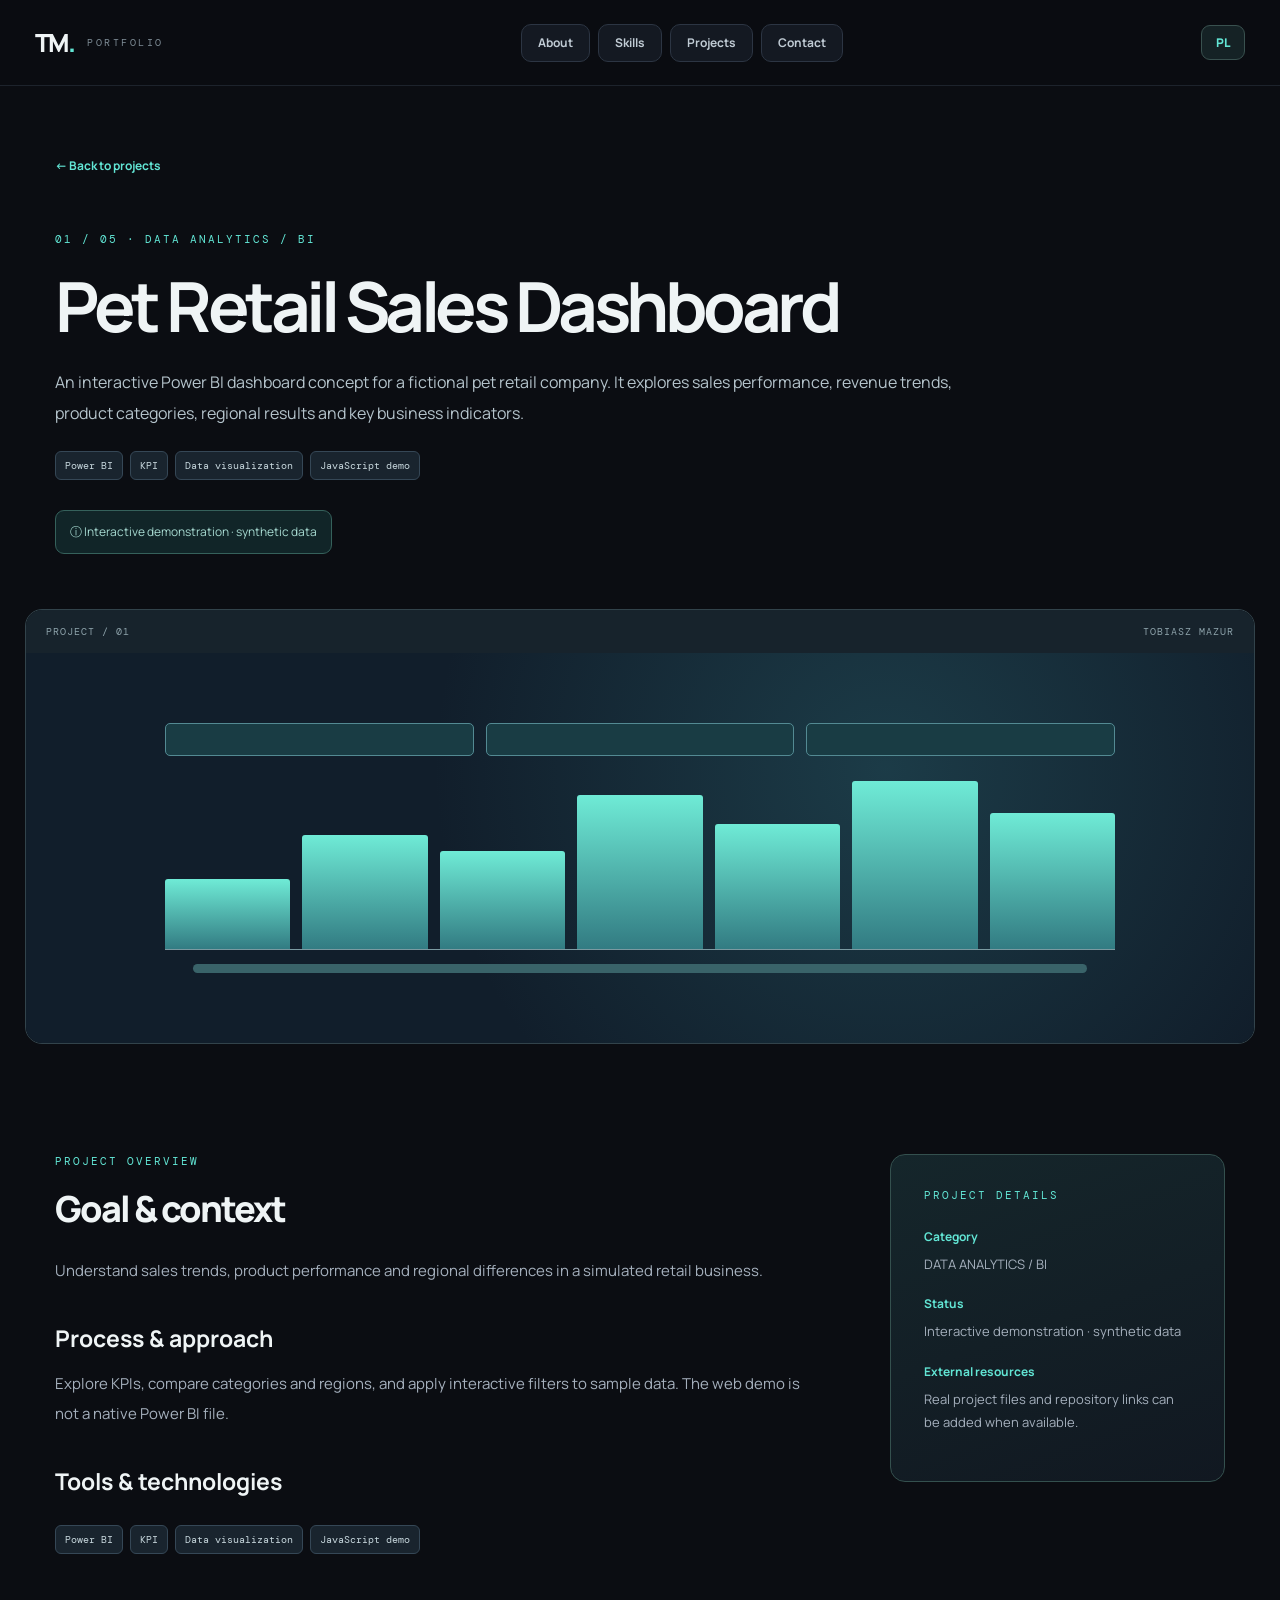
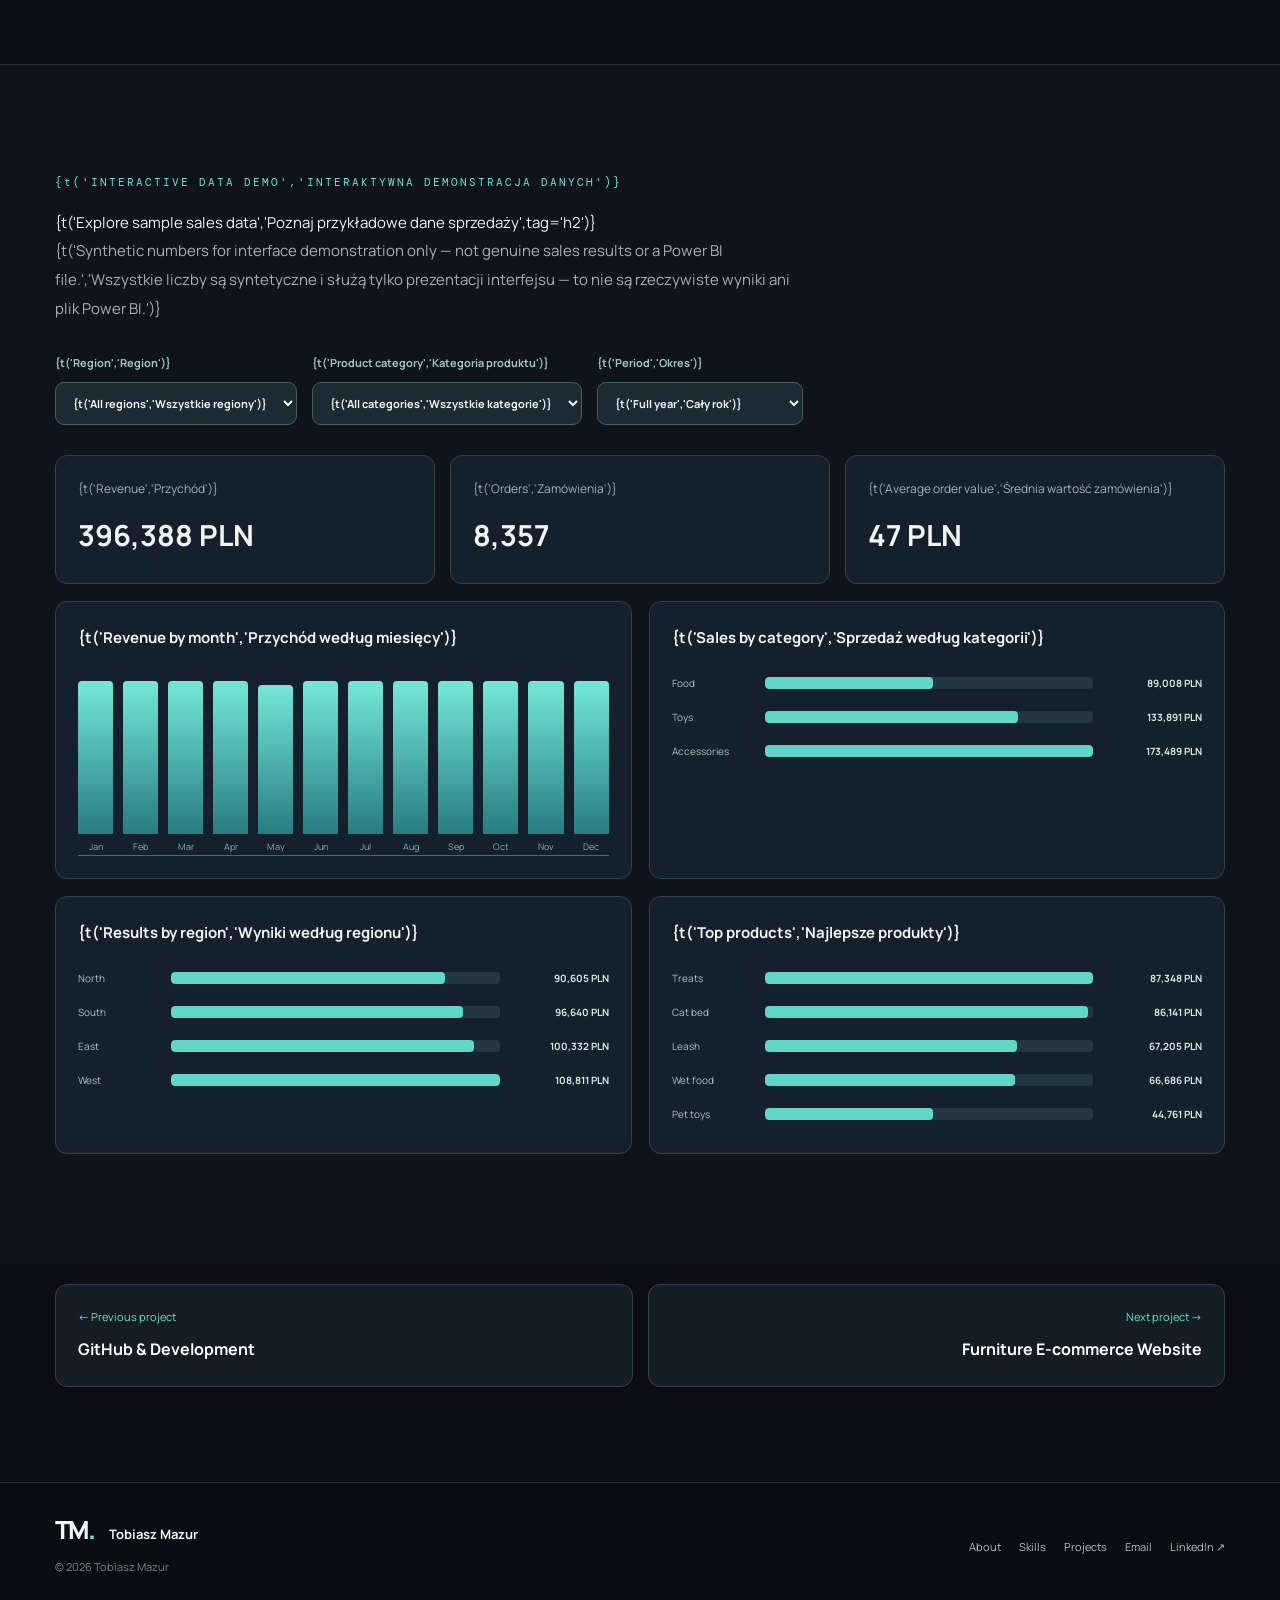
==== projekty/dashboard.html @ ce79bbdc "Add portfolio project pages and interactive demos Add shared site styling and bilingual navigation, " ====
<!doctype html><html lang="en"><head><meta charset="utf-8"><meta name="viewport" content="width=device-width,initial-scale=1"><meta name="theme-color" content="#0b0d12"><meta name="description" content="Tobiasz Mazur — graduate in Computer Science and Econometrics, Data Analytics specialization. Portfolio in data analytics, Business Intelligence and IT."><title>Pet Retail Sales Dashboard | Tobiasz Mazur</title><link rel="icon" href="../assets/favicon.svg" type="image/svg+xml"><link rel="stylesheet" href="../assets/style.css"></head><body><header class="header"><div class="header-inner"><a class="brand" href="../index.html#top" aria-label="Tobiasz Mazur homepage"><span class="brand-icon">TM<span class="dot">.</span></span><span class="brand-sub">PORTFOLIO</span></a><nav id="navigation" class="nav" aria-label="Main navigation"><a class="nav-tile" href="../index.html#about"><span  data-en="About" data-pl="O mnie">About</span></a><a class="nav-tile" href="../index.html#skills"><span  data-en="Skills" data-pl="Umiejętności">Skills</span></a><a class="nav-tile" href="../index.html#projects"><span  data-en="Projects" data-pl="Projekty">Projects</span></a><a class="nav-tile" href="../index.html#contact"><span  data-en="Contact" data-pl="Kontakt">Contact</span></a></nav><div class="header-actions"><button class="lang" id="langButton" type="button" aria-label="Switch language">PL</button><button class="menu-toggle" id="menuButton" aria-controls="navigation" aria-expanded="false" aria-label="Toggle navigation">☰</button></div></div></header><main><section class="detail-hero wrap"><a class="back" href="../index.html#projects">← <span  data-en="Back to projects" data-pl="Powrót do projektów">Back to projects</span></a><span class="eyebrow">01 / 05 · <span  data-en="DATA ANALYTICS / BI" data-pl="ANALITYKA DANYCH / BI">DATA ANALYTICS / BI</span></span><h1  data-en="Pet Retail Sales Dashboard" data-pl="Dashboard sprzedażowy — branża zoologiczna">Pet Retail Sales Dashboard</h1><p class="detail-lead" data-en="An interactive Power BI dashboard concept for a fictional pet retail company. It explores sales performance, revenue trends, product categories, regional results and key business indicators." data-pl="Interaktywny dashboard Power BI dla fikcyjnej firmy z branży zoologicznej. Projekt przedstawia wyniki sprzedaży, trendy przychodów, kategorie produktów, rezultaty regionalne i kluczowe wskaźniki biznesowe.">An interactive Power BI dashboard concept for a fictional pet retail company. It explores sales performance, revenue trends, product categories, regional results and key business indicators.</p><div class="tags"><span>Power BI</span><span>KPI</span><span>Data visualization</span><span>JavaScript demo</span></div><div class="notice">ⓘ <span  data-en="Interactive demonstration · synthetic data" data-pl="Interaktywna demonstracja · dane syntetyczne">Interactive demonstration · synthetic data</span></div></section><section class="detail-showcase wrap"><div class="detail-showcase-top"><span>PROJECT / 01</span><span>TOBIASZ MAZUR</span></div><div class="visual visual-dashboard"><div class="visual-kpis"><i></i><i></i><i></i></div><div class="visual-chart"><i></i><i></i><i></i><i></i><i></i><i></i><i></i></div><div class="visual-base"></div></div></section><section class="section detail-body"><div class="wrap detail-layout"><div class="detail-copy"><span class="eyebrow"><span  data-en="PROJECT OVERVIEW" data-pl="O PROJEKCIE">PROJECT OVERVIEW</span></span><h2  data-en="Goal &amp; context" data-pl="Cel i kontekst">Goal &amp; context</h2><p  data-en="Understand sales trends, product performance and regional differences in a simulated retail business." data-pl="Poznanie trendów sprzedaży, wyników produktów i różnic regionalnych w symulowanej firmie handlowej.">Understand sales trends, product performance and regional differences in a simulated retail business.</p><h3><span  data-en="Process &amp; approach" data-pl="Proces i podejście">Process &amp; approach</span></h3><p  data-en="Explore KPIs, compare categories and regions, and apply interactive filters to sample data. The web demo is not a native Power BI file." data-pl="Analiza wskaźników KPI, porównywanie kategorii i regionów oraz filtrowanie danych demonstracyjnych. Wersja internetowa nie jest natywnym plikiem Power BI.">Explore KPIs, compare categories and regions, and apply interactive filters to sample data. The web demo is not a native Power BI file.</p><h3><span  data-en="Tools &amp; technologies" data-pl="Narzędzia i technologie">Tools &amp; technologies</span></h3><div class="tags"><span>Power BI</span><span>KPI</span><span>Data visualization</span><span>JavaScript demo</span></div></div><aside class="detail-aside"><span class="eyebrow"><span  data-en="PROJECT DETAILS" data-pl="SZCZEGÓŁY PROJEKTU">PROJECT DETAILS</span></span><strong><span  data-en="Category" data-pl="Kategoria">Category</span></strong><p><span  data-en="DATA ANALYTICS / BI" data-pl="ANALITYKA DANYCH / BI">DATA ANALYTICS / BI</span></p><strong><span  data-en="Status" data-pl="Status">Status</span></strong><p><span  data-en="Interactive demonstration · synthetic data" data-pl="Interaktywna demonstracja · dane syntetyczne">Interactive demonstration · synthetic data</span></p><strong><span  data-en="External resources" data-pl="Materiały zewnętrzne">External resources</span></strong><p><span  data-en="Real project files and repository links can be added when available." data-pl="Rzeczywiste pliki projektowe i linki do repozytoriów można dodać po ich udostępnieniu.">Real project files and repository links can be added when available.</span></p></aside></div></section><section class="section alt"><div class="wrap"><span class="eyebrow">{t('INTERACTIVE DATA DEMO','INTERAKTYWNA DEMONSTRACJA DANYCH')}</span>{t('Explore sample sales data','Poznaj przykładowe dane sprzedaży',tag='h2')}<p class="section-lead">{t('Synthetic numbers for interface demonstration only — not genuine sales results or a Power BI file.','Wszystkie liczby są syntetyczne i służą tylko prezentacji interfejsu — to nie są rzeczywiste wyniki ani plik Power BI.')}</p><div class="filters"><label>{t('Region','Region')}<select id="regionFilter"><option value="all">{t('All regions','Wszystkie regiony')}</option><option value="North">North</option><option value="South">South</option><option value="East">East</option><option value="West">West</option></select></label><label>{t('Product category','Kategoria produktu')}<select id="categoryFilter"><option value="all">{t('All categories','Wszystkie kategorie')}</option><option value="Food">Food</option><option value="Toys">Toys</option><option value="Accessories">Accessories</option></select></label><label>{t('Period','Okres')}<select id="periodFilter"><option value="all">{t('Full year','Cały rok')}</option><option value="H1">{t('First half','I półrocze')}</option><option value="H2">{t('Second half','II półrocze')}</option></select></label></div><div class="kpi-grid"><div class="kpi"><span>{t('Revenue','Przychód')}</span><strong id="kpiRevenue">—</strong></div><div class="kpi"><span>{t('Orders','Zamówienia')}</span><strong id="kpiOrders">—</strong></div><div class="kpi"><span>{t('Average order value','Średnia wartość zamówienia')}</span><strong id="kpiAov">—</strong></div></div><div class="dashboard-grid"><div class="chart-card"><h3>{t('Revenue by month','Przychód według miesięcy')}</h3><div id="monthlyBars" class="bar-chart"></div></div><div class="chart-card"><h3>{t('Sales by category','Sprzedaż według kategorii')}</h3><div id="categoryBars" class="horizontal-chart"></div></div><div class="chart-card"><h3>{t('Results by region','Wyniki według regionu')}</h3><div id="regionBars" class="horizontal-chart"></div></div><div class="chart-card"><h3>{t('Top products','Najlepsze produkty')}</h3><div id="productBars" class="horizontal-chart"></div></div></div></div></section><div class="wrap next-projects"><a href="github.html">← <span  data-en="Previous project" data-pl="Poprzedni projekt">Previous project</span><strong><span  data-en="GitHub &amp; Development" data-pl="GitHub i projekty programistyczne">GitHub &amp; Development</span></strong></a><a href="furniture.html"><span  data-en="Next project" data-pl="Następny projekt">Next project</span> →<strong><span  data-en="Furniture E-commerce Website" data-pl="Strona sklepu internetowego z meblami">Furniture E-commerce Website</span></strong></a></div></main><footer class="footer"><div class="wrap footer-inner"><div><span class="brand-icon">TM<span class="dot">.</span></span><strong>Tobiasz Mazur</strong><p>© <span id="year"></span> Tobiasz Mazur</p></div><div class="footer-links"><a href="../index.html#about"><span  data-en="About" data-pl="O mnie">About</span></a><a href="../index.html#skills"><span  data-en="Skills" data-pl="Umiejętności">Skills</span></a><a href="../index.html#projects"><span  data-en="Projects" data-pl="Projekty">Projects</span></a><a href="mailto:tobiasz8999@gmail.com">Email</a><a href="https://www.linkedin.com/in/tobiaszm/" target="_blank" rel="noopener noreferrer">LinkedIn ↗</a></div></div></footer><script src="../assets/app.js" defer></script><script src="../assets/demos.js" defer></script></body></html>
---- assets/style.css ----
@import url('https://fonts.googleapis.com/css2?family=DM+Mono:wght@400;500&family=Manrope:wght@400;500;600;700;800&display=swap');
:root{--bg:#0b0d12;--panel:#121620;--panel2:#171e29;--line:#29313d;--ink:#eff4f5;--muted:#a5b0bd;--a:#62e6d5;--dark:#0d1e23}*{box-sizing:border-box}html{scroll-behavior:smooth;scroll-padding-top:95px}body{margin:0;background:var(--bg);color:var(--ink);font:15px/1.8 Manrope,Arial,sans-serif}button,select{font:inherit}a{color:inherit;text-decoration:none}button{cursor:pointer}a:focus-visible,button:focus-visible,select:focus-visible{outline:2px solid var(--a);outline-offset:4px}::selection{background:var(--a);color:var(--bg)}.wrap{max-width:1230px;margin:auto;padding:0 30px}.dot{color:var(--a)}.header{position:sticky;top:0;z-index:80;border-bottom:1px solid #29303ba6;background:#0b0d12ed;backdrop-filter:blur(20px)}.header-inner{max-width:1450px;margin:auto;min-height:85px;padding:14px 35px;display:flex;align-items:center;justify-content:space-between;gap:25px}.brand{display:flex;align-items:center;gap:13px}.brand-icon{font-size:25px;font-weight:800;letter-spacing:-2px;line-height:1}.brand-sub{color:#7e8c96;font:10px 'DM Mono',monospace;letter-spacing:2.5px}.nav{display:flex;gap:8px}.nav-tile{display:flex;min-height:38px;align-items:center;padding:7px 16px;border:1px solid #2c3543;border-radius:10px;background:#141922;color:#c0cbd4;font-size:12px;font-weight:700;transition:.2s}.nav-tile:hover,.nav-tile.active{border-color:#45897f;background:#1a3033;color:var(--a);transform:translateY(-2px)}.header-actions{display:flex;gap:10px}.lang,.menu-toggle{border:1px solid #39514f;color:var(--a);background:#152225;padding:6px 14px;border-radius:9px;font-size:12px;font-weight:800}.menu-toggle{display:none}.hero{min-height:calc(100svh - 85px);position:relative;overflow:hidden;isolation:isolate;background:radial-gradient(ellipse at 75% 46%,#16303655,transparent 47%),var(--bg)}.hero-grid{position:absolute;inset:0;background-image:linear-gradient(#ffffff05 1px,transparent 1px),linear-gradient(90deg,#ffffff05 1px,transparent 1px);background-size:60px 60px;mask-image:linear-gradient(90deg,transparent,#000 45%,#000);pointer-events:none}.hero-inner{min-height:650px;display:grid;grid-template-columns:minmax(0,1.4fr) minmax(260px,.7fr);align-items:center;position:relative;gap:40px}.hero-content{padding:78px 0 65px;position:relative;z-index:2}.status{display:inline-flex;padding:9px 15px;border:1px solid #32635c;border-radius:30px;background:#132628;font:11px 'DM Mono',monospace;color:var(--a);letter-spacing:2px;margin-bottom:25px}.status:before{content:'';background:var(--a);width:7px;height:7px;border-radius:50%;display:inline-block;margin:6px 10px 0 0;box-shadow:0 0 12px var(--a)}h1,h2,h3,p{margin-top:0}.hero h1{font-size:clamp(56px,7.6vw,108px);line-height:1.05;letter-spacing:-.085em;margin-bottom:24px;font-weight:800}.hero h1 em{font-style:normal;color:var(--ink)}.role-line{font-size:clamp(11px,1.4vw,16px);font-weight:700;letter-spacing:.4px;color:#c8d4dc}.role-line span{color:var(--a);padding:0 6px}.hero-description{color:var(--muted);max-width:665px;font-size:15px;line-height:2;margin:24px 0 30px}.actions{display:flex;gap:12px;flex-wrap:wrap}.btn{border-radius:10px;display:inline-flex;align-items:center;justify-content:center;gap:15px;font-size:13px;font-weight:800;padding:12px 19px;min-height:47px;border:1px solid transparent;transition:.2s}.btn:hover{transform:translateY(-3px)}.btn-primary{background:var(--a);color:#0d2225}.btn-primary:hover{background:#98f4e7}.btn-ghost{background:#171d25;color:var(--ink);border-color:#34404b}.btn-ghost:hover{border-color:var(--a)}.hero-side{height:350px;position:relative;display:grid;place-items:center}.orb{position:absolute;border:1px solid #456e6b80;border-radius:50%;aspect-ratio:1}.orb-one{width:min(100%,340px);box-shadow:0 0 100px #3ce3d511,inset 0 0 80px #5bb9b509;animation:orbit 22s linear infinite}.orb-two{width:230px;border-style:dashed;animation:orbit 35s linear infinite reverse}.orb-center{font-size:82px;font-weight:800;color:#70e9d9;letter-spacing:-12px;text-shadow:0 0 45px #66daca48}.orbit-label{position:absolute;font:10px 'DM Mono',monospace;letter-spacing:1px;color:var(--a);background:#132128;padding:8px;border:1px solid #2c5d55;border-radius:6px}.orbit-label.a{top:16px;right:0}.orbit-label.b{bottom:30px;left:0}.hero-bottom{display:flex;justify-content:space-between;color:#657586;font:10px 'DM Mono',monospace;letter-spacing:2px;padding-bottom:25px}.section{padding:110px 0;border-top:1px solid #26303c}.section.alt{background:#0f131b}.section-head{margin-bottom:47px;max-width:850px}.eyebrow{display:block;font:11px 'DM Mono',monospace;letter-spacing:2px;color:var(--a);margin-bottom:20px}.section h2,.contact h2{font-size:clamp(35px,5vw,63px);line-height:1.19;letter-spacing:-.055em;font-weight:800;margin:0 0 25px}.section h2 em,.contact h2 em{font-style:normal;color:var(--a)}.section-lead{font-size:15px;color:var(--muted);max-width:740px;line-height:1.95}.about-layout{display:grid;grid-template-columns:1.5fr .8fr;gap:75px}.about-copy p{font-size:15px;color:#bdc9d2;line-height:2.15;margin-bottom:25px}.about-aside,.detail-aside{padding:33px;border-radius:15px;background:linear-gradient(160deg,#15262b,#111821);border:1px solid #34504e;align-self:start}.aside-label{font:10px 'DM Mono',monospace;color:var(--a);letter-spacing:2px;margin-bottom:15px}.about-aside h3{font-size:22px;line-height:1.4;margin-bottom:12px}.about-aside p,.detail-aside p{color:var(--muted);font-size:13px}.year-stamp{display:block;font-size:38px;font-weight:800;color:var(--a);margin-top:18px}.aside-divider{height:1px;background:#3c4c56;margin:22px 0}.skill-grid{display:grid;grid-template-columns:repeat(3,minmax(0,1fr));gap:16px}.skill-card{padding:28px;background:#141b25;border:1px solid #2a3543;border-radius:15px;min-height:335px;transition:.2s}.skill-card:hover{border-color:#467e76;transform:translateY(-4px);background:#18222b}.skill-num{display:block;color:var(--a);font:11px 'DM Mono',monospace;margin-bottom:25px}.skill-card h3{font-size:19px;letter-spacing:-.5px;line-height:1.45}.skill-card p{color:var(--muted);font-size:12px;line-height:1.85}.tags{display:flex;gap:7px;flex-wrap:wrap;margin-top:22px}.tags>span{display:inline-flex;border:1px solid #354756;color:#c8d8de;background:#19242e;font:10px 'DM Mono',monospace;padding:6px 9px;border-radius:6px;line-height:1.5}.learning{display:flex;justify-content:space-between;gap:35px;margin-top:25px;padding:29px;border:1px solid #325c57;background:#122325;border-radius:15px}.learning h3{font-size:22px;margin:0 0 5px}.learning p{color:var(--muted);font-size:13px;max-width:590px;margin:0}.learning-tags{display:flex;flex-wrap:wrap;align-content:center;justify-content:end;gap:10px;max-width:370px}.learning-tags>span{color:var(--a);font-size:12px;font-weight:700;border-radius:8px;padding:8px 13px;background:#1b3638;border:1px solid #3f746b}.subsection-heading{margin-bottom:17px}.pill-heading{color:#a7bfc3;font:10px 'DM Mono',monospace;letter-spacing:1px}.project-grid{display:grid;grid-template-columns:repeat(2,minmax(0,1fr));gap:20px}.project-card{border-radius:17px;overflow:hidden;border:1px solid #2d3947;background:#141a24;display:flex;flex-direction:column;transition:.25s}.project-card:hover{border-color:#5cb4a8;box-shadow:0 20px 55px #0005;transform:translateY(-5px)}.project-visual{height:245px;background:#111923;position:relative;overflow:hidden}.project-index{position:absolute;right:16px;top:16px;font:10px 'DM Mono',monospace;padding:7px 10px;background:#071417ae;border:1px solid #5d8580;border-radius:7px;color:var(--a)}.visual{height:100%;width:100%;position:relative;overflow:hidden;display:flex;align-items:center;justify-content:center}.visual-dashboard{background:radial-gradient(circle at 70% 30%,#285d6877,transparent 50%),#111e2b;flex-direction:column;padding:35px 55px;gap:14px}.visual-kpis{display:flex;width:85%;gap:12px}.visual-kpis i{height:33px;flex:1;border:1px solid #538a93;border-radius:5px;background:#193c44}.visual-chart{width:85%;height:85px;display:flex;gap:12px;align-items:end;border-bottom:1px solid #7b9aa1}.visual-chart i{background:linear-gradient(#6febd6,#327b82);height:var(--h);flex:1;min-width:8px;border-radius:3px 3px 0 0}.visual-chart i:nth-child(1){--h:39%}.visual-chart i:nth-child(2){--h:64%}.visual-chart i:nth-child(3){--h:55%}.visual-chart i:nth-child(4){--h:86%}.visual-chart i:nth-child(5){--h:70%}.visual-chart i:nth-child(6){--h:94%}.visual-chart i:nth-child(7){--h:76%}.visual-base{height:9px;background:#396369;border-radius:5px;width:80%}.visual-furniture{background:linear-gradient(125deg,#d2c5b2,#ad9481);color:#26322d;display:flex;flex-direction:column}.furniture-chair{font-size:125px;line-height:1;color:#6a4e3c;text-shadow:10px 16px 12px #513b3640;transform:rotate(-15deg)}.furniture-title{font-size:24px;font-weight:800;letter-spacing:5px}.furniture-lines{height:1px;background:#594d44;width:55%;margin-top:12px}.visual-sas{background:linear-gradient(140deg,#13273b,#0e1825);gap:12px}.visual-sas .node{border:1px solid #538aab;border-radius:8px;background:#18364e;color:#addef2;padding:13px 10px;font:11px 'DM Mono',monospace;position:relative}.visual-sas .node:not(:last-child):after{content:'→';position:absolute;right:-15px;color:var(--a)}.visual-graphics{background:linear-gradient(130deg,#1d2144,#5d2850 70%,#e17367);flex-direction:column;transform:translateZ(0)}.graphic-a{color:#f0a9dc;font:10px 'DM Mono',monospace;letter-spacing:7px}.graphic-b{color:white;font-size:clamp(27px,5vw,48px);line-height:1.06;font-weight:800;letter-spacing:-3px;text-align:center;text-shadow:8px 9px 0 #1c234a}.visual-code{background:#0f1a1d;color:#aadfd1;justify-content:start;padding:50px}.visual-code code{font:15px/2.1 'DM Mono',monospace}.visual-code code span{color:#52776f}.project-body{padding:27px;flex:1;display:flex;flex-direction:column}.project-body .eyebrow{font-size:9px;margin-bottom:10px}.project-body h3{font-size:23px;line-height:1.4;letter-spacing:-.7px;margin:0 0 12px}.project-desc{color:var(--muted);font-size:12px;line-height:1.85;min-height:66px}.project-body .tags{margin:13px 0 25px}.project-link{margin-top:auto;color:var(--a);font-size:12px;font-weight:800}.disclaimer{color:#81919d;font-size:12px;margin:23px 0 0}.contact{background:radial-gradient(circle at 5% 10%,#20444239,transparent 45%),#0f161d}.contact-layout{display:grid;grid-template-columns:1fr 1fr;gap:65px;align-items:center}.contact-card{padding:35px;border-radius:15px;border:1px solid #39635d;background:#142125}.email{display:block;font-size:clamp(15px,2.4vw,23px);font-weight:800;word-break:break-word}.contact-buttons{display:flex;gap:10px;flex-wrap:wrap;margin-top:25px}.social{display:flex;justify-content:space-between;border-top:1px solid #37514e;margin-top:24px;padding-top:19px;color:#b8d3cc;font-weight:700;font-size:13px}.copy-status{color:var(--a);font-size:12px;margin:10px 0 0;min-height:15px}.footer{border-top:1px solid var(--line);background:#090c10}.footer-inner{display:flex;justify-content:space-between;gap:25px;padding-top:34px;padding-bottom:34px}.footer strong{font-size:13px;margin-left:15px}.footer p{font-size:11px;color:#778997;margin:10px 0 0}.footer-links{display:flex;align-items:center;flex-wrap:wrap;gap:18px}.footer-links a{font-size:11px;color:#b1c1c9}.footer-links a:hover{color:var(--a)}.detail-hero{padding-top:65px;padding-bottom:55px}.back{display:inline-block;color:var(--a);font-size:12px;font-weight:700;margin-bottom:55px}.detail-hero h1{font-size:clamp(42px,5.4vw,70px);letter-spacing:-.065em;line-height:1.15;max-width:1000px;margin:5px 0 22px}.detail-lead{max-width:920px;color:#b5c4cc;line-height:1.95;font-size:16px}.notice{display:inline-block;margin-top:30px;color:#a6d9d0;border:1px solid #35615b;border-radius:9px;background:#112528;font-size:12px;padding:10px 14px}.detail-showcase{border:1px solid #32434b;border-radius:17px;overflow:hidden;padding:0}.detail-showcase-top{display:flex;justify-content:space-between;gap:15px;padding:15px 20px;background:#17232c;font:10px 'DM Mono',monospace;color:#8da2aa;letter-spacing:1px}.detail-showcase>.visual{height:390px}.detail-showcase .visual-dashboard .visual-chart{height:180px}.detail-showcase .visual-furniture .furniture-chair{font-size:185px}.detail-body{border:none}.detail-layout{display:grid;grid-template-columns:1.6fr .7fr;gap:70px}.detail-copy>h2{font-size:36px}.detail-copy h3{margin:32px 0 10px;font-size:23px}.detail-copy p{color:var(--muted);line-height:2}.detail-aside strong{color:var(--a);font-size:12px}.detail-aside p{margin-top:4px}.next-projects{display:grid;grid-template-columns:1fr 1fr;gap:15px;padding-top:20px;padding-bottom:95px}.next-projects a{background:#141c26;border:1px solid #33414e;border-radius:12px;padding:22px;font-size:11px;color:var(--a)}.next-projects a:last-child{text-align:right}.next-projects strong{display:block;color:white;font-size:16px;margin-top:8px}.filters{display:flex;flex-wrap:wrap;gap:15px;margin:30px 0}.filters label{display:flex;flex-direction:column;gap:9px;color:#9bc9bf;font-size:11px;font-weight:700;min-width:190px}.filters select{background:#1c2b33;color:var(--ink);border:1px solid #44615e;border-radius:9px;padding:12px 13px;min-width:190px}.kpi-grid{display:grid;grid-template-columns:repeat(3,1fr);gap:15px;margin-bottom:17px}.kpi,.chart-card{background:#14202b;border:1px solid #31444b;border-radius:12px;padding:22px}.kpi span{display:block;color:var(--muted);font-size:12px}.kpi strong{display:block;font-size:clamp(19px,3vw,29px);margin-top:9px}.dashboard-grid{display:grid;grid-template-columns:1fr 1fr;gap:17px}.chart-card h3{font-size:15px}.bar-chart{display:flex;height:190px;align-items:end;gap:10px;padding-top:15px;border-bottom:1px solid #52656c}.month{height:100%;flex:1;display:flex;flex-direction:column;justify-content:end;align-items:center;gap:5px;font-size:9px;color:#8caaae}.month-bar{width:100%;border-radius:4px 4px 0 0;background:linear-gradient(#74e8d7,#287c82);min-height:2px}.hbar{display:grid;grid-template-columns:84px 1fr 100px;gap:9px;align-items:center;font-size:10px;color:#a9c6c5;padding:8px 0}.hbar>div{height:12px;background:#243740;border-radius:4px;overflow:hidden}.hbar i{display:block;height:100%;background:#60d6c7;border-radius:4px}.hbar b{text-align:right;font-size:10px;color:#d8e5e5}.workflow{display:grid;grid-template-columns:repeat(5,1fr);gap:12px}.workflow article{border:1px solid #39515b;background:#15232f;padding:19px;border-radius:12px}.workflow article span{color:var(--a);font:12px 'DM Mono',monospace}.workflow h3{font-size:16px;margin:15px 0}.workflow p{font-size:12px;color:var(--muted)}.store-controls{display:flex;gap:10px;flex-wrap:wrap;margin:28px 0}.filter-chip{background:#17232b;color:#b9d6d0;border:1px solid #3d575b;border-radius:25px;padding:8px 17px;font-size:12px}.filter-chip.active{background:var(--a);color:#0c2225}.cart-count{margin-left:auto;color:var(--a);font-size:13px;align-self:center}.product-grid{display:grid;grid-template-columns:repeat(3,1fr);gap:17px}.store-product{background:#192029;border:1px solid #3c4951;border-radius:13px;padding:17px}.store-art{height:175px;display:grid;place-items:center;background:linear-gradient(135deg,#ddcebc,#a78f76);color:#695040;border-radius:8px;font-size:90px}.store-product h3{margin:14px 0 0}.store-product p{color:#c9d1d2}.store-product .btn{width:100%;padding:9px}.gallery{display:grid;grid-template-columns:repeat(3,1fr);gap:18px}.gallery-item{aspect-ratio:16/10;display:flex;flex-direction:column;justify-content:space-between;text-align:left;border:0;border-radius:14px;color:#fff;padding:21px;overflow:hidden}.gallery-item span,.gallery-item small{font:9px 'DM Mono',monospace;letter-spacing:2px}.gallery-item strong{font-size:clamp(23px,3vw,38px);line-height:1.04;letter-spacing:-2px}.gallery-1{background:linear-gradient(130deg,#302a78,#8b3fa6,#e77782)}.gallery-2{background:linear-gradient(130deg,#0b4852,#278b90,#bce4ad);color:#0d2229}.gallery-3{background:linear-gradient(130deg,#60352c,#d68449,#f0d59e);color:#201f22}.gallery-modal{border:1px solid #618c8a;border-radius:16px;background:#101721;color:white;max-width:min(850px,90vw);width:100%;padding:18px}.gallery-modal::backdrop{background:#000c}.modal-close{float:right;color:white;background:#22323d;border:1px solid #45606b;border-radius:8px;padding:4px 13px;font-size:25px}.gallery-modal #modalArt{clear:both;aspect-ratio:16/9;display:flex;flex-direction:column;justify-content:space-between;padding:50px;border-radius:10px}.gallery-modal #modalArt strong{font-size:clamp(35px,7vw,85px);line-height:1}.code-preview{background:#111a23;border:1px solid #39525a;border-radius:13px;overflow:hidden;margin-top:35px}.code-top{display:flex;justify-content:space-between;background:#1a2b36;border-bottom:1px solid #39525a;padding:12px 20px;font:11px 'DM Mono',monospace;color:var(--a)}.code-preview pre{padding:26px;overflow:auto;color:#bddacb;font:14px/2 'DM Mono',monospace}.reveal{opacity:0;transform:translateY(15px);transition:opacity .6s,transform .6s}.reveal.visible{opacity:1;transform:translateY(0)}@keyframes orbit{to{transform:rotate(360deg)}}
@media(max-width:1000px){.hero-inner{grid-template-columns:1fr .5fr}.hero-side{opacity:.7}.skill-grid{grid-template-columns:repeat(2,1fr)}.about-layout,.detail-layout{gap:35px}.nav-tile{padding:7px 10px}.brand-sub{display:none}.workflow{grid-template-columns:repeat(3,1fr)}}
@media(max-width:720px){.wrap{padding:0 19px}.header-inner{padding:12px 18px;min-height:66px}.brand-sub{display:none}.menu-toggle{display:block}.nav{display:none;position:absolute;top:66px;left:0;right:0;background:#0e141c;border-bottom:1px solid #3b5158;padding:15px 19px;flex-direction:column}.nav.open{display:flex}.nav-tile{padding:12px 18px}.hero-inner{min-height:0;grid-template-columns:1fr}.hero-content{padding:90px 0 85px}.hero-side{position:absolute;right:-160px;top:120px;width:320px;z-index:-1;opacity:.2}.hero h1{font-size:clamp(57px,13vw,90px)}.hero-bottom{font-size:8px;letter-spacing:1px}.section{padding:75px 0}.about-layout,.detail-layout,.contact-layout{grid-template-columns:1fr;gap:25px}.skill-grid,.project-grid,.dashboard-grid,.next-projects{grid-template-columns:1fr}.skill-card{min-height:0}.learning{flex-direction:column}.learning-tags{justify-content:start}.project-visual{height:210px}.project-desc{min-height:0}.footer-inner{flex-direction:column}.detail-showcase{margin:0 19px}.detail-showcase>.visual{height:265px}.detail-hero{padding-top:35px}.back{margin-bottom:35px}.kpi-grid{grid-template-columns:1fr}.workflow{grid-template-columns:1fr 1fr}.product-grid{grid-template-columns:1fr 1fr}.gallery{grid-template-columns:1fr}.hero-description{font-size:14px}.contact-card{padding:23px}.hbar{grid-template-columns:65px 1fr 75px;gap:5px}.hbar b{font-size:9px}}
@media(max-width:450px){.hero h1{font-size:54px}.role-line{font-size:11px}.workflow,.product-grid{grid-template-columns:1fr}.visual-sas{gap:4px}.visual-sas .node{font-size:8px;padding:10px 5px}.visual-sas .node:not(:last-child):after{right:-8px}.detail-showcase>.visual{height:210px}.visual-code{padding:17px}.visual-code code{font-size:11px}.filters label,.filters select{width:100%}.store-controls .cart-count{margin-left:0;width:100%}}
@media(prefers-reduced-motion:reduce){html{scroll-behavior:auto}*,*:before,*:after{animation:none!important;transition:none!important}.reveal{opacity:1;transform:none}}


/* Profile details beside the About section */
.profile-divider{height:1px;background:rgba(154,203,208,.19);margin:26px 0 22px}
.profile-facts{display:grid;gap:17px;margin-top:18px}
.profile-fact{display:flex;align-items:flex-start;gap:13px}
.profile-icon{display:grid;place-items:center;flex:0 0 33px;height:33px;border-radius:9px;background:rgba(84,223,204,.10);border:1px solid rgba(84,223,204,.23);color:#75e7d9;font-size:19px}
.profile-fact div{display:flex;flex-direction:column;gap:4px}
.profile-fact strong{font-size:12px;color:#f0f8f7;font-weight:700}
.profile-fact div>span{font-size:13px;color:#adbdc6}
.language-list{display:grid;gap:10px;margin-top:16px}
.language-item{display:flex;align-items:center;justify-content:space-between;gap:14px;border:1px solid rgba(154,203,208,.14);padding:10px 12px;border-radius:9px;background:rgba(255,255,255,.025);font-size:13px;color:#dbe5e7}
.language-item b{background:rgba(84,223,204,.12);color:#75e7d9;border:1px solid rgba(84,223,204,.2);padding:3px 9px;border-radius:6px;font-size:11px;letter-spacing:.05em}
.about-aside .interests-intro{font-size:13px;line-height:1.85;color:#b6c8cf;margin:16px 0 20px}
.interests-list{display:grid;gap:18px}
.interest-item{display:flex;align-items:start;gap:12px}
.interest-number{color:#75e7d9;font-size:10px;font-family:monospace;letter-spacing:.06em;padding-top:4px;flex:0 0 19px}
.interest-item strong{display:block;color:#edf8f7;font-size:13px;margin-bottom:4px}
.about-aside .interest-item p{font-size:12px;line-height:1.75;color:#a7b8c3;margin:0}

/* Downloadable real project documentation */
.sas-report-grid{display:grid;gap:24px;margin-top:38px}.sas-report-card{display:grid;grid-template-columns:250px 1fr;gap:30px;padding:23px;border:1px solid #354353;border-radius:18px;background:linear-gradient(135deg,#151c28,#10151e)}.sas-cover{background:#e8e9ec;display:flex;align-items:center;justify-content:center;position:relative;border-radius:10px;min-height:295px;overflow:hidden}.sas-cover img{width:100%;height:100%;max-height:340px;object-fit:contain}.sas-cover>span{position:absolute;bottom:10px;right:10px;border-radius:6px;padding:5px 9px;background:#102229;color:#8ff8e6;font:10px 'DM Mono',monospace}.sas-report-content h3{font-size:25px;line-height:1.25;margin:10px 0 6px}.sas-report-content h4{font-size:15px;color:#80e7d7;margin:4px 0 10px}.sas-report-content p{font-size:13px;color:#bac6d0;line-height:1.9}.report-actions{display:flex;flex-wrap:wrap;gap:11px;margin-top:24px}.report-actions .btn{font-size:12px;padding:11px 16px}.wordpress-feature-grid{display:grid;grid-template-columns:repeat(3,1fr);gap:16px;margin:30px 0}.wordpress-feature-grid>div{border:1px solid #334352;background:#141c28;border-radius:12px;padding:23px}.wordpress-feature-grid h3{font-size:17px}.wordpress-feature-grid p{font-size:13px;color:#b4c3ca}.doc-download-card{display:flex;justify-content:space-between;gap:25px;align-items:center;border:1px solid #40665f;background:#15242b;border-radius:15px;padding:26px;margin:30px 0}.doc-download-card h3{margin:0}.doc-download-card p{color:#b0c1c9;font-size:12px}.pdf-preview{height:490px;border:1px solid #324553;border-radius:12px;overflow:hidden;background:white}.pdf-preview iframe{width:100%;height:100%;border:0}@media(max-width:800px){.sas-report-card{grid-template-columns:170px 1fr;gap:17px}.sas-cover{min-height:235px}.wordpress-feature-grid{grid-template-columns:1fr}.doc-download-card{display:block}}@media(max-width:570px){.sas-report-card{grid-template-columns:1fr}.sas-cover{max-height:280px;min-height:230px}.sas-cover img{object-fit:contain}.pdf-preview{height:390px}}
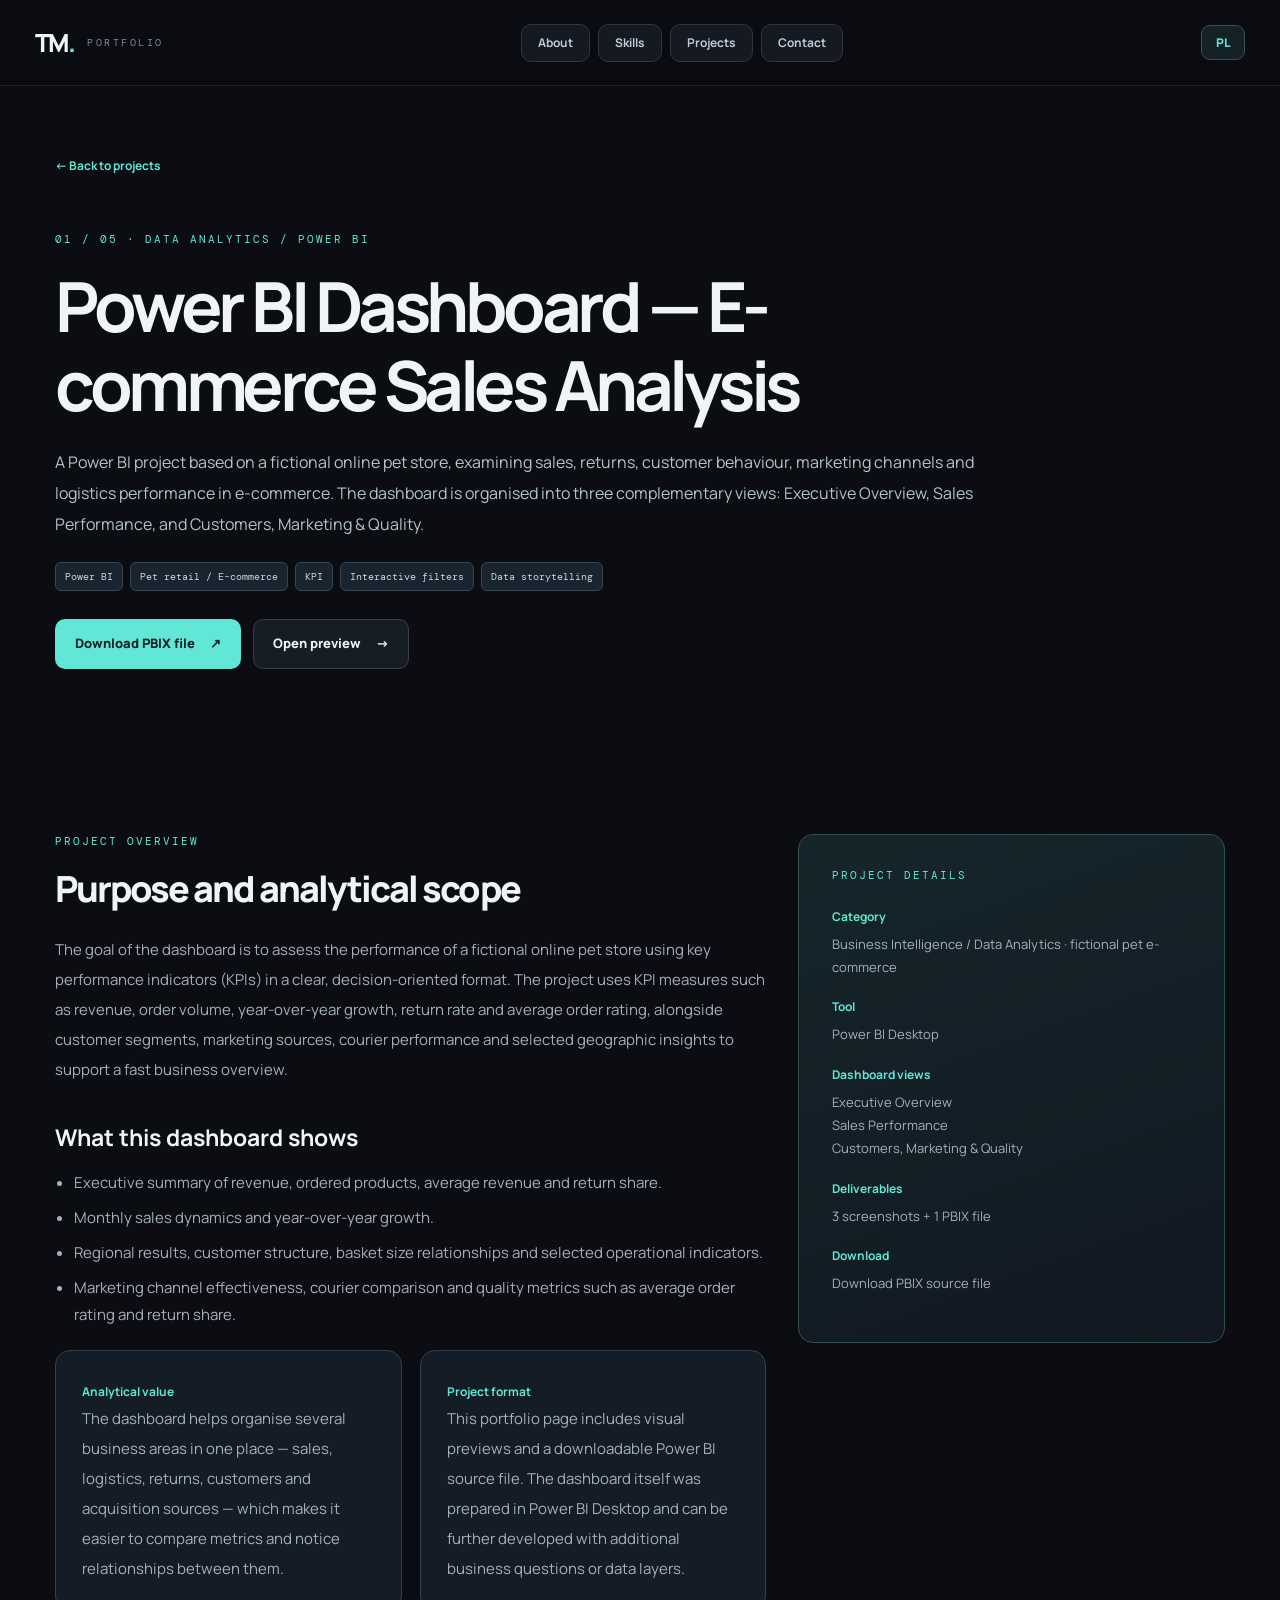
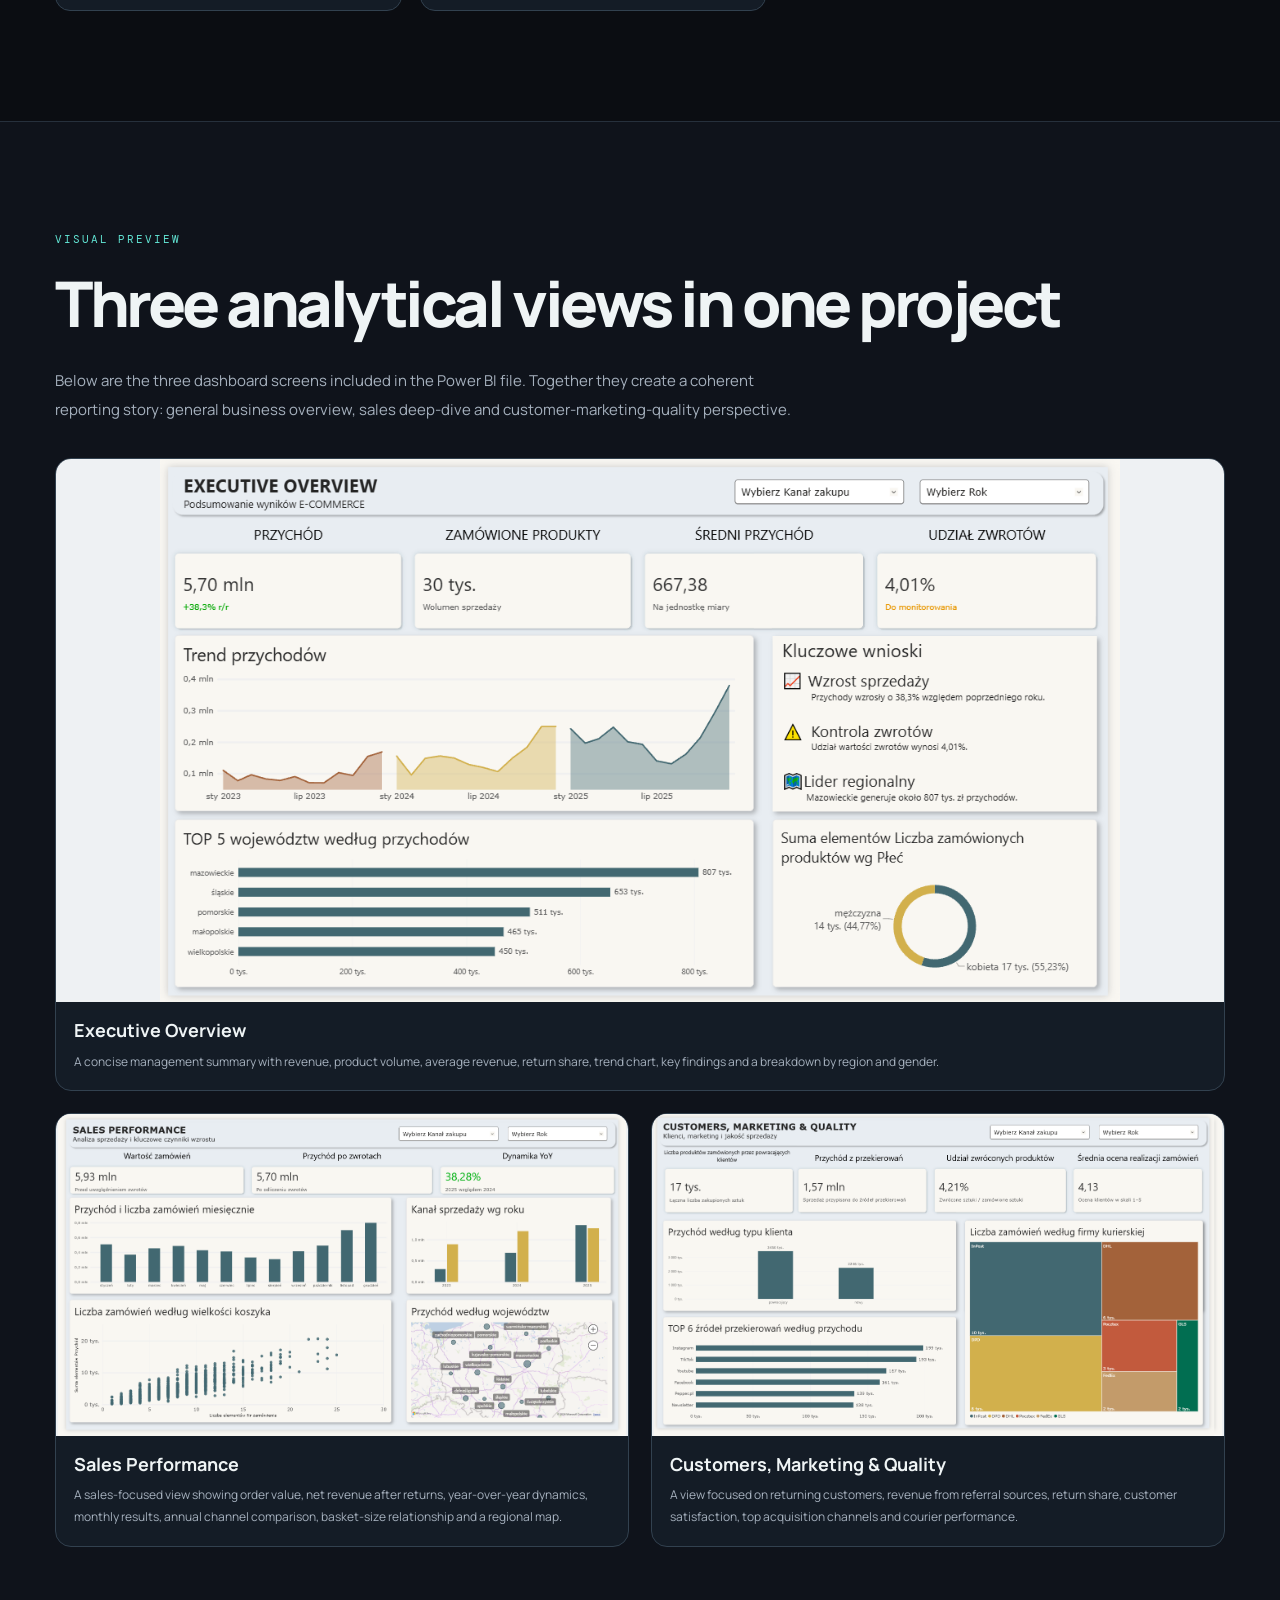
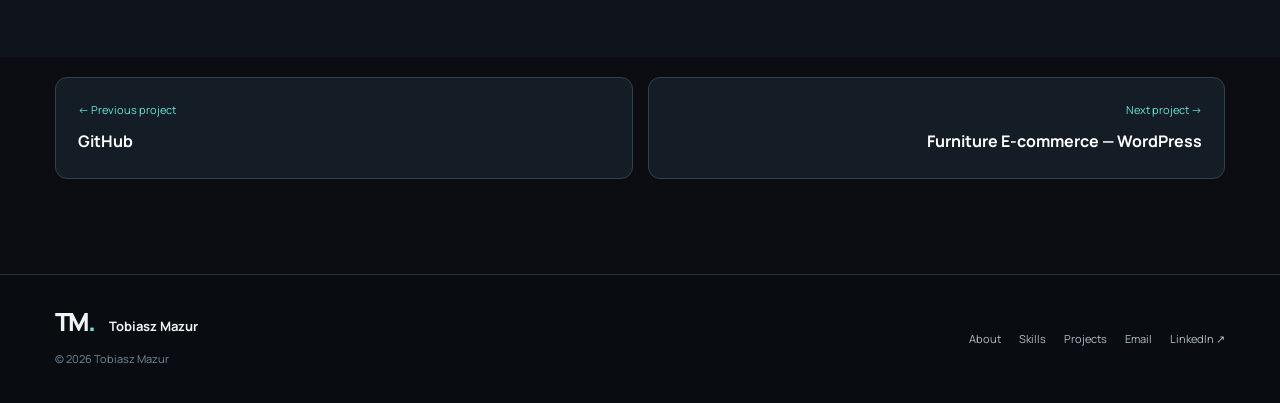
==== commit fe38b32f: "Add Power BI dashboard project Add the Power BI source file and three dashboard previews, and update" ====
--- a/projekty/dashboard.html
+++ b/projekty/dashboard.html
@@ -1 +1,95 @@
-<!doctype html><html lang="en"><head><meta charset="utf-8"><meta name="viewport" content="width=device-width,initial-scale=1"><meta name="theme-color" content="#0b0d12"><meta name="description" content="Tobiasz Mazur — graduate in Computer Science and Econometrics, Data Analytics specialization. Portfolio in data analytics, Business Intelligence and IT."><title>Pet Retail Sales Dashboard | Tobiasz Mazur</title><link rel="icon" href="../assets/favicon.svg" type="image/svg+xml"><link rel="stylesheet" href="../assets/style.css"></head><body><header class="header"><div class="header-inner"><a class="brand" href="../index.html#top" aria-label="Tobiasz Mazur homepage"><span class="brand-icon">TM<span class="dot">.</span></span><span class="brand-sub">PORTFOLIO</span></a><nav id="navigation" class="nav" aria-label="Main navigation"><a class="nav-tile" href="../index.html#about"><span  data-en="About" data-pl="O mnie">About</span></a><a class="nav-tile" href="../index.html#skills"><span  data-en="Skills" data-pl="Umiejętności">Skills</span></a><a class="nav-tile" href="../index.html#projects"><span  data-en="Projects" data-pl="Projekty">Projects</span></a><a class="nav-tile" href="../index.html#contact"><span  data-en="Contact" data-pl="Kontakt">Contact</span></a></nav><div class="header-actions"><button class="lang" id="langButton" type="button" aria-label="Switch language">PL</button><button class="menu-toggle" id="menuButton" aria-controls="navigation" aria-expanded="false" aria-label="Toggle navigation">☰</button></div></div></header><main><section class="detail-hero wrap"><a class="back" href="../index.html#projects">← <span  data-en="Back to projects" data-pl="Powrót do projektów">Back to projects</span></a><span class="eyebrow">01 / 05 · <span  data-en="DATA ANALYTICS / BI" data-pl="ANALITYKA DANYCH / BI">DATA ANALYTICS / BI</span></span><h1  data-en="Pet Retail Sales Dashboard" data-pl="Dashboard sprzedażowy — branża zoologiczna">Pet Retail Sales Dashboard</h1><p class="detail-lead" data-en="An interactive Power BI dashboard concept for a fictional pet retail company. It explores sales performance, revenue trends, product categories, regional results and key business indicators." data-pl="Interaktywny dashboard Power BI dla fikcyjnej firmy z branży zoologicznej. Projekt przedstawia wyniki sprzedaży, trendy przychodów, kategorie produktów, rezultaty regionalne i kluczowe wskaźniki biznesowe.">An interactive Power BI dashboard concept for a fictional pet retail company. It explores sales performance, revenue trends, product categories, regional results and key business indicators.</p><div class="tags"><span>Power BI</span><span>KPI</span><span>Data visualization</span><span>JavaScript demo</span></div><div class="notice">ⓘ <span  data-en="Interactive demonstration · synthetic data" data-pl="Interaktywna demonstracja · dane syntetyczne">Interactive demonstration · synthetic data</span></div></section><section class="detail-showcase wrap"><div class="detail-showcase-top"><span>PROJECT / 01</span><span>TOBIASZ MAZUR</span></div><div class="visual visual-dashboard"><div class="visual-kpis"><i></i><i></i><i></i></div><div class="visual-chart"><i></i><i></i><i></i><i></i><i></i><i></i><i></i></div><div class="visual-base"></div></div></section><section class="section detail-body"><div class="wrap detail-layout"><div class="detail-copy"><span class="eyebrow"><span  data-en="PROJECT OVERVIEW" data-pl="O PROJEKCIE">PROJECT OVERVIEW</span></span><h2  data-en="Goal &amp; context" data-pl="Cel i kontekst">Goal &amp; context</h2><p  data-en="Understand sales trends, product performance and regional differences in a simulated retail business." data-pl="Poznanie trendów sprzedaży, wyników produktów i różnic regionalnych w symulowanej firmie handlowej.">Understand sales trends, product performance and regional differences in a simulated retail business.</p><h3><span  data-en="Process &amp; approach" data-pl="Proces i podejście">Process &amp; approach</span></h3><p  data-en="Explore KPIs, compare categories and regions, and apply interactive filters to sample data. The web demo is not a native Power BI file." data-pl="Analiza wskaźników KPI, porównywanie kategorii i regionów oraz filtrowanie danych demonstracyjnych. Wersja internetowa nie jest natywnym plikiem Power BI.">Explore KPIs, compare categories and regions, and apply interactive filters to sample data. The web demo is not a native Power BI file.</p><h3><span  data-en="Tools &amp; technologies" data-pl="Narzędzia i technologie">Tools &amp; technologies</span></h3><div class="tags"><span>Power BI</span><span>KPI</span><span>Data visualization</span><span>JavaScript demo</span></div></div><aside class="detail-aside"><span class="eyebrow"><span  data-en="PROJECT DETAILS" data-pl="SZCZEGÓŁY PROJEKTU">PROJECT DETAILS</span></span><strong><span  data-en="Category" data-pl="Kategoria">Category</span></strong><p><span  data-en="DATA ANALYTICS / BI" data-pl="ANALITYKA DANYCH / BI">DATA ANALYTICS / BI</span></p><strong><span  data-en="Status" data-pl="Status">Status</span></strong><p><span  data-en="Interactive demonstration · synthetic data" data-pl="Interaktywna demonstracja · dane syntetyczne">Interactive demonstration · synthetic data</span></p><strong><span  data-en="External resources" data-pl="Materiały zewnętrzne">External resources</span></strong><p><span  data-en="Real project files and repository links can be added when available." data-pl="Rzeczywiste pliki projektowe i linki do repozytoriów można dodać po ich udostępnieniu.">Real project files and repository links can be added when available.</span></p></aside></div></section><section class="section alt"><div class="wrap"><span class="eyebrow">{t('INTERACTIVE DATA DEMO','INTERAKTYWNA DEMONSTRACJA DANYCH')}</span>{t('Explore sample sales data','Poznaj przykładowe dane sprzedaży',tag='h2')}<p class="section-lead">{t('Synthetic numbers for interface demonstration only — not genuine sales results or a Power BI file.','Wszystkie liczby są syntetyczne i służą tylko prezentacji interfejsu — to nie są rzeczywiste wyniki ani plik Power BI.')}</p><div class="filters"><label>{t('Region','Region')}<select id="regionFilter"><option value="all">{t('All regions','Wszystkie regiony')}</option><option value="North">North</option><option value="South">South</option><option value="East">East</option><option value="West">West</option></select></label><label>{t('Product category','Kategoria produktu')}<select id="categoryFilter"><option value="all">{t('All categories','Wszystkie kategorie')}</option><option value="Food">Food</option><option value="Toys">Toys</option><option value="Accessories">Accessories</option></select></label><label>{t('Period','Okres')}<select id="periodFilter"><option value="all">{t('Full year','Cały rok')}</option><option value="H1">{t('First half','I półrocze')}</option><option value="H2">{t('Second half','II półrocze')}</option></select></label></div><div class="kpi-grid"><div class="kpi"><span>{t('Revenue','Przychód')}</span><strong id="kpiRevenue">—</strong></div><div class="kpi"><span>{t('Orders','Zamówienia')}</span><strong id="kpiOrders">—</strong></div><div class="kpi"><span>{t('Average order value','Średnia wartość zamówienia')}</span><strong id="kpiAov">—</strong></div></div><div class="dashboard-grid"><div class="chart-card"><h3>{t('Revenue by month','Przychód według miesięcy')}</h3><div id="monthlyBars" class="bar-chart"></div></div><div class="chart-card"><h3>{t('Sales by category','Sprzedaż według kategorii')}</h3><div id="categoryBars" class="horizontal-chart"></div></div><div class="chart-card"><h3>{t('Results by region','Wyniki według regionu')}</h3><div id="regionBars" class="horizontal-chart"></div></div><div class="chart-card"><h3>{t('Top products','Najlepsze produkty')}</h3><div id="productBars" class="horizontal-chart"></div></div></div></div></section><div class="wrap next-projects"><a href="github.html">← <span  data-en="Previous project" data-pl="Poprzedni projekt">Previous project</span><strong><span  data-en="GitHub &amp; Development" data-pl="GitHub i projekty programistyczne">GitHub &amp; Development</span></strong></a><a href="furniture.html"><span  data-en="Next project" data-pl="Następny projekt">Next project</span> →<strong><span  data-en="Furniture E-commerce Website" data-pl="Strona sklepu internetowego z meblami">Furniture E-commerce Website</span></strong></a></div></main><footer class="footer"><div class="wrap footer-inner"><div><span class="brand-icon">TM<span class="dot">.</span></span><strong>Tobiasz Mazur</strong><p>© <span id="year"></span> Tobiasz Mazur</p></div><div class="footer-links"><a href="../index.html#about"><span  data-en="About" data-pl="O mnie">About</span></a><a href="../index.html#skills"><span  data-en="Skills" data-pl="Umiejętności">Skills</span></a><a href="../index.html#projects"><span  data-en="Projects" data-pl="Projekty">Projects</span></a><a href="mailto:tobiasz8999@gmail.com">Email</a><a href="https://www.linkedin.com/in/tobiaszm/" target="_blank" rel="noopener noreferrer">LinkedIn ↗</a></div></div></footer><script src="../assets/app.js" defer></script><script src="../assets/demos.js" defer></script></body></html>+<!doctype html>
+<html lang="en">
+<head>
+  <meta charset="utf-8">
+  <meta name="viewport" content="width=device-width,initial-scale=1">
+  <meta name="theme-color" content="#0b0d12">
+  <meta name="description" content="Power BI dashboard project by Tobiasz Mazur — e-commerce sales, customer, marketing and quality analysis.">
+  <title>Power BI Sales Dashboard | Tobiasz Mazur</title>
+  <link rel="icon" href="../assets/favicon.svg" type="image/svg+xml">
+  <link rel="stylesheet" href="../assets/style.css">
+  <style>
+    .pb-hero-actions{display:flex;gap:12px;flex-wrap:wrap;margin-top:28px}
+    .pb-grid{display:grid;grid-template-columns:1.25fr .75fr;gap:32px;align-items:start}
+    .pb-panel{padding:26px;border-radius:15px;background:#141c26;border:1px solid #32414f}
+    .pb-panel p:last-child{margin-bottom:0}
+    .pb-panel strong{color:var(--a);font-size:12px}
+    .pb-gallery{display:grid;grid-template-columns:repeat(2,minmax(0,1fr));gap:22px;margin-top:34px}.pb-shot:first-child{grid-column:1/-1}.pb-shot:first-child img{aspect-ratio:2.15/1;object-fit:contain}.pb-shot img{cursor:zoom-in}
+    .pb-shot{background:#141c26;border:1px solid #32414f;border-radius:16px;overflow:hidden;display:flex;flex-direction:column}
+    .pb-shot img{display:block;width:100%;aspect-ratio:16/9;object-fit:contain;background:#eef1f3}
+    .pb-shot-body{padding:16px 18px 18px}
+    .pb-shot-body h3{margin:0 0 8px;font-size:18px;line-height:1.35}
+    .pb-shot-body p{margin:0;color:var(--muted);font-size:12px;line-height:1.8}
+    .pb-columns{display:grid;grid-template-columns:repeat(2,1fr);gap:18px;margin-top:22px}
+    .pb-note{padding:20px;border-radius:14px;background:#102126;border:1px solid #30575d;color:#bfe7e1}
+    .pb-note p{margin:8px 0 0;color:#bfe7e1;font-size:12px;line-height:1.9}
+    .pb-list{padding-left:19px;color:var(--muted);margin:0}
+    .pb-list li{margin-bottom:8px}
+    @media(max-width:900px){.pb-grid,.pb-columns{grid-template-columns:1fr}}@media(max-width:650px){.pb-gallery{grid-template-columns:1fr}.pb-shot:first-child{grid-column:auto}.pb-shot:first-child img{aspect-ratio:16/9}}
+  </style>
+</head>
+<body>
+<header class="header"><div class="header-inner"><a class="brand" href="../index.html#top" aria-label="Tobiasz Mazur homepage"><span class="brand-icon">TM<span class="dot">.</span></span><span class="brand-sub">PORTFOLIO</span></a><nav id="navigation" class="nav" aria-label="Main navigation"><a class="nav-tile" href="../index.html#about"><span data-en="About" data-pl="O mnie">About</span></a><a class="nav-tile" href="../index.html#skills"><span data-en="Skills" data-pl="Umiejętności">Skills</span></a><a class="nav-tile" href="../index.html#projects"><span data-en="Projects" data-pl="Projekty">Projects</span></a><a class="nav-tile" href="../index.html#contact"><span data-en="Contact" data-pl="Kontakt">Contact</span></a></nav><div class="header-actions"><button class="lang" id="langButton" type="button" aria-label="Switch language">PL</button><button class="menu-toggle" id="menuButton" aria-controls="navigation" aria-expanded="false" aria-label="Toggle navigation">☰</button></div></div></header>
+<main>
+  <section class="detail-hero wrap">
+    <a class="back" href="../index.html#projects">← <span data-en="Back to projects" data-pl="Powrót do projektów">Back to projects</span></a>
+    <span class="eyebrow">01 / 05 · <span data-en="DATA ANALYTICS / POWER BI" data-pl="ANALITYKA DANYCH / POWER BI">DATA ANALYTICS / POWER BI</span></span>
+    <h1 data-en="Power BI Dashboard — E-commerce Sales Analysis" data-pl="Dashboard Power BI — analiza sprzedaży e-commerce">Power BI Dashboard — E-commerce Sales Analysis</h1>
+    <p class="detail-lead" data-en="A Power BI project based on a fictional online pet store, examining sales, returns, customer behaviour, marketing channels and logistics performance in e-commerce. The dashboard is organised into three complementary views: Executive Overview, Sales Performance, and Customers, Marketing & Quality." data-pl="Projekt Power BI dotyczący fikcyjnego sklepu internetowego z branży zoologicznej, prezentujący sprzedaż, zwroty, zachowania klientów, kanały marketingowe oraz jakość logistyki w e-commerce. Dashboard został podzielony na trzy uzupełniające się widoki: Executive Overview, Sales Performance oraz Customers, Marketing & Quality.">A Power BI project based on a fictional online pet store, examining sales, returns, customer behaviour, marketing channels and logistics performance in e-commerce. The dashboard is organised into three complementary views: Executive Overview, Sales Performance, and Customers, Marketing & Quality.</p>
+    <div class="tags"><span>Power BI</span><span>Pet retail / E-commerce</span><span>KPI</span><span>Interactive filters</span><span>Data storytelling</span></div>
+    <div class="pb-hero-actions"><a class="btn btn-primary" href="../materialy/dashboard-powerbi-tobiasz-mazur.pbix" download><span data-en="Download PBIX file" data-pl="Pobierz plik PBIX">Download PBIX file</span> ↗</a><a class="btn btn-ghost" href="../materialy/powerbi-executive-overview.png" target="_blank" rel="noopener noreferrer"><span data-en="Open preview" data-pl="Otwórz podgląd">Open preview</span> →</a></div>
+  </section>
+
+  <section class="section detail-body">
+    <div class="wrap pb-grid">
+      <div class="detail-copy">
+        <span class="eyebrow"><span data-en="PROJECT OVERVIEW" data-pl="O PROJEKCIE">PROJECT OVERVIEW</span></span>
+        <h2 data-en="Purpose and analytical scope" data-pl="Cel i zakres analityczny">Purpose and analytical scope</h2>
+        <p data-en="The goal of the dashboard is to assess the performance of a fictional online pet store using key performance indicators (KPIs) in a clear, decision-oriented format. The project uses KPI measures such as revenue, order volume, year-over-year growth, return rate and average order rating, alongside customer segments, marketing sources, courier performance and selected geographic insights to support a fast business overview." data-pl="Celem dashboardu jest analiza wyników fikcyjnego sklepu zoologicznego online z wykorzystaniem kluczowych wskaźników efektywności (KPI) w czytelnej formie wspierającej podejmowanie decyzji. Zastosowano wskaźniki KPI, takie jak przychód, liczba zamówionych produktów, dynamika rok do roku, udział zwrotów i średnia ocena realizacji zamówień, a także analizy segmentów klientów, źródeł marketingowych, firm kurierskich oraz wybrane analizy geograficzne, aby umożliwić szybki przegląd sytuacji biznesowej.">The goal of the dashboard is to assess the performance of a fictional online pet store using key performance indicators (KPIs) in a clear, decision-oriented format. The project uses KPI measures such as revenue, order volume, year-over-year growth, return rate and average order rating, alongside customer segments, marketing sources, courier performance and selected geographic insights to support a fast business overview.</p>
+        <h3 data-en="What this dashboard shows" data-pl="Co pokazuje ten dashboard">What this dashboard shows</h3>
+        <ul class="pb-list">
+          <li data-en="Executive summary of revenue, ordered products, average revenue and return share." data-pl="Podsumowanie menedżerskie obejmujące przychód, liczbę zamówionych produktów, średni przychód oraz udział zwrotów.">Executive summary of revenue, ordered products, average revenue and return share.</li>
+          <li data-en="Monthly sales dynamics and year-over-year growth." data-pl="Dynamikę sprzedaży w ujęciu miesięcznym oraz wzrost rok do roku.">Monthly sales dynamics and year-over-year growth.</li>
+          <li data-en="Regional results, customer structure, basket size relationships and selected operational indicators." data-pl="Wyniki regionalne, strukturę klientów, zależność między wielkością koszyka a przychodem oraz wybrane wskaźniki operacyjne.">Regional results, customer structure, basket size relationships and selected operational indicators.</li>
+          <li data-en="Marketing channel effectiveness, courier comparison and quality metrics such as average order rating and return share." data-pl="Skuteczność kanałów marketingowych, porównanie firm kurierskich oraz metryki jakości, takie jak średnia ocena realizacji zamówień i udział zwrotów.">Marketing channel effectiveness, courier comparison and quality metrics such as average order rating and return share.</li>
+        </ul>
+        <div class="pb-columns">
+          <div class="pb-panel"><strong data-en="Analytical value" data-pl="Wartość analityczna">Analytical value</strong><p data-en="The dashboard helps organise several business areas in one place — sales, logistics, returns, customers and acquisition sources — which makes it easier to compare metrics and notice relationships between them." data-pl="Dashboard porządkuje w jednym miejscu kilka obszarów biznesowych — sprzedaż, logistykę, zwroty, klientów i źródła pozyskania — dzięki czemu łatwiej porównywać wskaźniki i zauważać zależności między nimi.">The dashboard helps organise several business areas in one place — sales, logistics, returns, customers and acquisition sources — which makes it easier to compare metrics and notice relationships between them.</p></div>
+          <div class="pb-panel"><strong data-en="Project format" data-pl="Forma projektu">Project format</strong><p data-en="This portfolio page includes visual previews and a downloadable Power BI source file. The dashboard itself was prepared in Power BI Desktop and can be further developed with additional business questions or data layers." data-pl="Ta podstrona zawiera wizualne podglądy oraz plik źródłowy Power BI do pobrania. Sam dashboard został przygotowany w Power BI Desktop i może być dalej rozwijany o dodatkowe pytania biznesowe lub kolejne warstwy danych.">This portfolio page includes visual previews and a downloadable Power BI source file. The dashboard itself was prepared in Power BI Desktop and can be further developed with additional business questions or data layers.</p></div>
+        </div>
+      </div>
+      <aside class="detail-aside">
+        <span class="eyebrow"><span data-en="PROJECT DETAILS" data-pl="SZCZEGÓŁY PROJEKTU">PROJECT DETAILS</span></span>
+        <strong data-en="Category" data-pl="Kategoria">Category</strong>
+        <p data-en="Business Intelligence / Data Analytics · fictional pet e-commerce" data-pl="Business Intelligence / Analityka danych · fikcyjny sklep zoologiczny">Business Intelligence / Data Analytics</p>
+        <strong data-en="Tool" data-pl="Narzędzie">Tool</strong>
+        <p>Power BI Desktop</p>
+        <strong data-en="Dashboard views" data-pl="Widoki dashboardu">Dashboard views</strong>
+        <p>Executive Overview<br>Sales Performance<br>Customers, Marketing &amp; Quality</p>
+        <strong data-en="Deliverables" data-pl="Materiały">Deliverables</strong>
+        <p data-en="3 screenshots + 1 PBIX file" data-pl="3 zrzuty ekranu + 1 plik PBIX">3 screenshots + 1 PBIX file</p>
+        <strong data-en="Download" data-pl="Pobieranie">Download</strong>
+        <p><a href="../materialy/dashboard-powerbi-tobiasz-mazur.pbix" download data-en="Download PBIX source file" data-pl="Pobierz plik źródłowy PBIX">Download PBIX source file</a></p>
+      </aside>
+    </div>
+  </section>
+
+  <section class="section alt">
+    <div class="wrap">
+      <span class="eyebrow"><span data-en="VISUAL PREVIEW" data-pl="PODGLĄD WIZUALNY">VISUAL PREVIEW</span></span>
+      <h2 data-en="Three analytical views in one project" data-pl="Trzy widoki analityczne w jednym projekcie">Three analytical views in one project</h2>
+      <p class="section-lead" data-en="Below are the three dashboard screens included in the Power BI file. Together they create a coherent reporting story: general business overview, sales deep-dive and customer-marketing-quality perspective." data-pl="Poniżej znajdują się trzy widoki dashboardu zawarte w pliku Power BI. Razem tworzą spójną historię raportową: ogólny przegląd biznesowy, pogłębioną analizę sprzedaży oraz perspektywę klientów, marketingu i jakości.">Below are the three dashboard screens included in the Power BI file. Together they create a coherent reporting story: general business overview, sales deep-dive and customer-marketing-quality perspective.</p>
+      <div class="pb-gallery">
+        <article class="pb-shot"><a href="../materialy/powerbi-executive-overview.png" target="_blank" rel="noopener noreferrer" aria-label="Open full-size Executive Overview dashboard preview"><img src="../materialy/powerbi-executive-overview.png" alt="Executive Overview dashboard preview" loading="lazy"></a><div class="pb-shot-body"><h3 data-en="Executive Overview" data-pl="Executive Overview">Executive Overview</h3><p data-en="A concise management summary with revenue, product volume, average revenue, return share, trend chart, key findings and a breakdown by region and gender." data-pl="Zwięzłe podsumowanie menedżerskie z przychodem, wolumenem produktów, średnim przychodem, udziałem zwrotów, wykresem trendu, kluczowymi wnioskami oraz podziałem regionalnym i demograficznym.">A concise management summary with revenue, product volume, average revenue, return share, trend chart, key findings and a breakdown by region and gender.</p></div></article>
+        <article class="pb-shot"><a href="../materialy/powerbi-sales-performance.png" target="_blank" rel="noopener noreferrer" aria-label="Open full-size Sales Performance dashboard preview"><img src="../materialy/powerbi-sales-performance.png" alt="Sales Performance dashboard preview" loading="lazy"></a><div class="pb-shot-body"><h3 data-en="Sales Performance" data-pl="Sales Performance">Sales Performance</h3><p data-en="A sales-focused view showing order value, net revenue after returns, year-over-year dynamics, monthly results, annual channel comparison, basket-size relationship and a regional map." data-pl="Widok skoncentrowany na sprzedaży, pokazujący wartość zamówień, przychód po zwrotach, dynamikę rok do roku, wyniki miesięczne, porównanie kanałów w latach, zależność wielkości koszyka od przychodu oraz mapę regionalną.">A sales-focused view showing order value, net revenue after returns, year-over-year dynamics, monthly results, annual channel comparison, basket-size relationship and a regional map.</p></div></article>
+        <article class="pb-shot"><a href="../materialy/powerbi-customers-marketing-quality.png" target="_blank" rel="noopener noreferrer" aria-label="Open full-size Customers, Marketing and Quality dashboard preview"><img src="../materialy/powerbi-customers-marketing-quality.png" alt="Customers, Marketing and Quality dashboard preview" loading="lazy"></a><div class="pb-shot-body"><h3 data-en="Customers, Marketing & Quality" data-pl="Customers, Marketing & Quality">Customers, Marketing & Quality</h3><p data-en="A view focused on returning customers, revenue from referral sources, return share, customer satisfaction, top acquisition channels and courier performance." data-pl="Widok skupiony na powracających klientach, przychodach ze źródeł przekierowań, udziale zwrotów, satysfakcji klientów, najskuteczniejszych kanałach pozyskania oraz firmach kurierskich.">A view focused on returning customers, revenue from referral sources, return share, customer satisfaction, top acquisition channels and courier performance.</p></div></article>
+      </div>
+    </div>
+  </section>
+
+  <div class="wrap next-projects"><a href="github.html">← <span data-en="Previous project" data-pl="Poprzedni projekt">Previous project</span><strong data-en="GitHub" data-pl="GitHub">GitHub</strong></a><a href="furniture.html"><span data-en="Next project" data-pl="Następny projekt">Next project</span> →<strong data-en="Furniture E-commerce — WordPress" data-pl="Sklep meblowy — WordPress">Furniture E-commerce — WordPress</strong></a></div>
+</main>
+<footer class="footer"><div class="wrap footer-inner"><div><span class="brand-icon">TM<span class="dot">.</span></span><strong>Tobiasz Mazur</strong><p>© <span id="year"></span> Tobiasz Mazur</p></div><div class="footer-links"><a href="../index.html#about"><span data-en="About" data-pl="O mnie">About</span></a><a href="../index.html#skills"><span data-en="Skills" data-pl="Umiejętności">Skills</span></a><a href="../index.html#projects"><span data-en="Projects" data-pl="Projekty">Projects</span></a><a href="mailto:tobiasz8999@gmail.com">Email</a><a href="https://www.linkedin.com/in/tobiaszm/" target="_blank" rel="noopener noreferrer">LinkedIn ↗</a></div></div></footer>
+<script src="../assets/app.js" defer></script>
+</body>
+</html>
